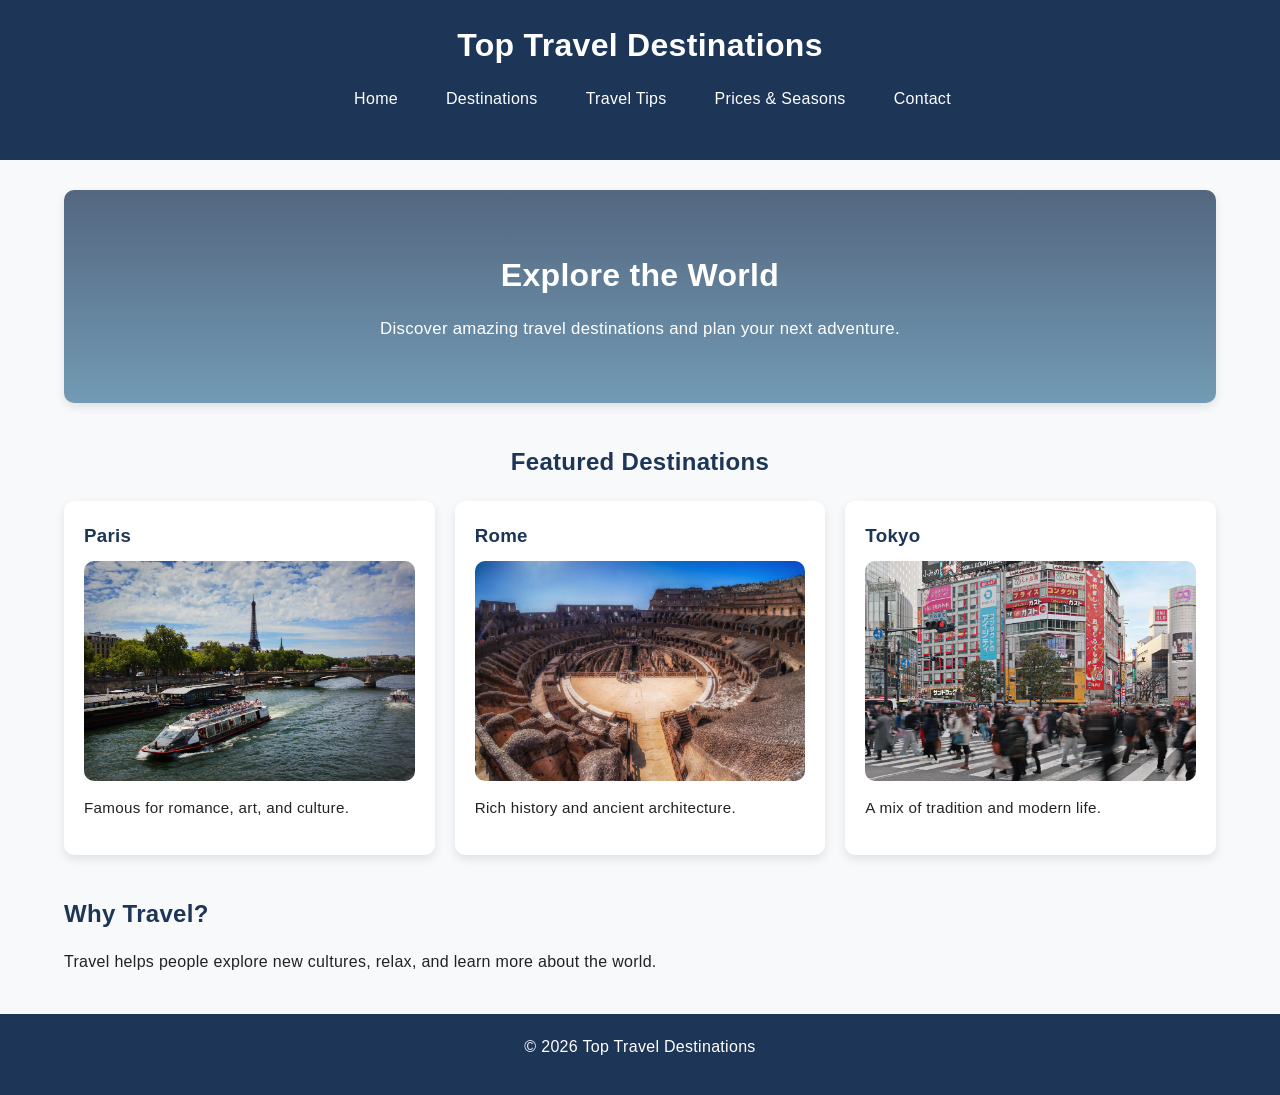
==== index.html @ 941a3f82 "Add files via upload initial project upload" ====
<!DOCTYPE html>
<html lang="en">
<head>
  <meta charset="UTF-8">
  <meta name="viewport" content="width=device-width, initial-scale=1.0">
  <meta name="description" content="Explore top travel destinations around the world.">
  <title>Top Travel Destinations | Home</title>
  <link rel="stylesheet" href="css/style.css">
</head>
<body>

<header>
  <h1>Top Travel Destinations</h1>
  <nav>
    <ul>
      <li><a href="index.html">Home</a></li>
      <li><a href="destinations.html">Destinations</a></li>
      <li><a href="tips.html">Travel Tips</a></li>
      <li><a href="prices.html">Prices &amp; Seasons</a></li>
      <li><a href="contact.html">Contact</a></li>
    </ul>
  </nav>
</header>

<main>

  <section class="hero">
    <h2>Explore the World</h2>
    <p>Discover amazing travel destinations and plan your next adventure.</p>
  </section>

  <section class="featured">
    <h2 id="featured-title">Featured Destinations</h2>

    <div class="grid-container">

      <article class="card">
        <h3>Paris</h3>
        <img src="images/paris-france.jpg" alt="Eiffel Tower in Paris">
        <p>Famous for romance, art, and culture.</p>
      </article>

      <article class="card">
        <h3>Rome</h3>
        <img src="images/rome-italy.jpg" alt="Colosseum in Rome">
        <p>Rich history and ancient architecture.</p>
      </article>

      <article class="card">
        <h3>Tokyo</h3>
        <img src="images/tokyo-japan.jpg" alt="Tokyo skyline">
        <p>A mix of tradition and modern life.</p>
      </article>

    </div>
  </section>

  <section>
    <h2>Why Travel?</h2>
    <p>Travel helps people explore new cultures, relax, and learn more about the world.</p>
  </section>

</main>

<footer>
  <p>&copy; 2026 Top Travel Destinations</p>
</footer>

</body>
</html>
---- css/style.css ----
/* =========================
   RESET / GLOBAL STYLES
========================= */
* {
  margin: 0;
  padding: 0;
  box-sizing: border-box;
}

/* =========================
   CSS VARIABLES
========================= */
:root {
  --primary-color: #1d3557;
  --secondary-color: #457b9d;
  --accent-color: #e9c46a;
  --light-color: #f8f9fa;
  --dark-color: #222222;
  --white: #ffffff;
  --gray: #e6e6e6;
  --shadow: 0 4px 10px rgba(0, 0, 0, 0.1);
  --radius: 10px;
  --transition: 0.3s ease;
}

/* =========================
   BODY / GENERAL TEXT
========================= */
body {
  font-family: Arial, sans-serif;
  line-height: 1.6;
  letter-spacing: 0.3px;
  background-color: var(--light-color);
  color: var(--dark-color);
}

h1,
h2,
h3 {
  margin-bottom: 15px;
  color: var(--primary-color);
}

p {
  margin-bottom: 15px;
}

img {
  width: 100%;
  display: block;
  border-radius: var(--radius);
}

main {
  width: 90%;
  max-width: 1200px;
  margin: 30px auto;
}

section {
  margin-bottom: 40px;
}

/* =========================
   HEADER / NAVIGATION
========================= */
header {
  background-color: var(--primary-color);
  color: var(--white);
  padding: 20px;
  text-align: center;
}

header h1 {
  color: var(--white);
  margin-bottom: 15px;
}

/* Flexbox use 1 */
nav ul {
  list-style: none;
  display: flex;
  justify-content: center;
  gap: 20px;
  flex-wrap: wrap;
}

nav li {
  display: inline-block;
}

/* link pseudo-classes */
nav a:link {
  color: var(--white);
  text-decoration: none;
  padding: 10px 14px;
  border-radius: 6px;
  transition: background-color var(--transition), color var(--transition);
}

nav a:visited {
  color: var(--white);
}

nav a:hover {
  background-color: var(--accent-color);
  color: var(--dark-color);
}

nav a:active {
  background-color: var(--secondary-color);
  color: var(--white);
}

/* =========================
   HERO SECTION
========================= */
.hero {
  background: linear-gradient(rgba(29, 53, 87, 0.75), rgba(69, 123, 157, 0.75));
  color: var(--white);
  padding: 60px 20px;
  text-align: center;
  border-radius: var(--radius);
  box-shadow: var(--shadow);
}

.hero h2 {
  color: var(--white);
  font-size: 2rem;
  margin-bottom: 15px;
}

.hero p {
  max-width: 700px;
  margin: 0 auto;
  font-size: 1.05rem;
}

/* =========================
   GRID LAYOUT
========================= */
/* Grid use 1 */
.grid-container {
  display: grid;
  grid-template-columns: repeat(3, 1fr);
  gap: 20px;
  margin-top: 20px;
}

/* =========================
   CARD STYLES
========================= */
.card,
.travel-card {
  background-color: var(--white);
  padding: 20px;
  border-radius: var(--radius);
  box-shadow: var(--shadow);
  transition: transform var(--transition), box-shadow var(--transition);
}

.card:hover,
.travel-card:hover {
  transform: translateY(-5px);
  box-shadow: 0 8px 18px rgba(0, 0, 0, 0.15);
}

.card h3,
.travel-card h3 {
  margin-bottom: 10px;
}

.card img,
.travel-card img {
  margin-bottom: 15px;
  height: 220px;
  object-fit: cover;
}

.card ul,
.travel-card ul {
  margin-top: 10px;
  padding-left: 20px;
}

.card li,
.travel-card li {
  margin-bottom: 8px;
}

/* Flexbox use 2 */
.card-container {
  display: flex;
  flex-wrap: wrap;
  gap: 20px;
  justify-content: center;
}

.card-container .card {
  flex: 1 1 250px;
  max-width: 350px;
}

/* =========================
   LIST STYLES
========================= */
ol,
ul {
  margin-bottom: 20px;
  padding-left: 25px;
}

li {
  margin-bottom: 8px;
}

/* =========================
   TABLE STYLES
========================= */
table {
  width: 100%;
  border-collapse: collapse;
  margin: 20px 0 35px;
  background-color: var(--white);
  box-shadow: var(--shadow);
  border-radius: var(--radius);
  overflow: hidden;
}

th,
td {
  border: 1px solid var(--gray);
  padding: 12px;
  text-align: left;
}

th {
  background-color: var(--secondary-color);
  color: var(--white);
}

tr:nth-child(even) {
  background-color: #f2f2f2;
}

/* =========================
   FORM STYLES
========================= */
form {
  background-color: var(--white);
  padding: 25px;
  border-radius: var(--radius);
  box-shadow: var(--shadow);
  max-width: 700px;
}

label {
  display: block;
  margin-bottom: 8px;
  font-weight: bold;
}

input,
select,
textarea {
  width: 100%;
  padding: 12px;
  margin-bottom: 20px;
  border: 1px solid #cccccc;
  border-radius: 6px;
  font-size: 1rem;
  font-family: Arial, sans-serif;
}

textarea {
  min-height: 140px;
  resize: vertical;
}

input:focus,
select:focus,
textarea:focus {
  outline: 2px solid var(--accent-color);
  border-color: var(--accent-color);
}

button {
  background-color: var(--primary-color);
  color: var(--white);
  border: none;
  padding: 12px 20px;
  border-radius: 6px;
  cursor: pointer;
  transition: background-color var(--transition), transform var(--transition);
}

button:hover {
  background-color: var(--secondary-color);
  transform: scale(1.03);
}

button:active {
  transform: scale(0.98);
}

/* =========================
   ASIDE / EXTRA INFO
========================= */
aside {
  background-color: var(--white);
  padding: 20px;
  border-left: 6px solid var(--accent-color);
  border-radius: var(--radius);
  box-shadow: var(--shadow);
  margin-top: 20px;
}

/* =========================
   LINKS IN CONTENT
========================= */
main a:link {
  color: var(--secondary-color);
  text-decoration: none;
  transition: color var(--transition);
}

main a:visited {
  color: #5a4b81;
}

main a:hover {
  color: var(--primary-color);
  text-decoration: underline;
}

main a:active {
  color: var(--accent-color);
}

/* =========================
   FOOTER
========================= */
footer {
  background-color: var(--primary-color);
  color: var(--white);
  text-align: center;
  padding: 20px;
  margin-top: 40px;
}

/* =========================
   ID SELECTOR EXAMPLE
========================= */
#featured-title {
  text-align: center;
}

/* =========================
   COMBINATION SELECTORS
========================= */
.featured .card p {
  font-size: 0.95rem;
}

.card-container .card ul li {
  color: var(--dark-color);
}

/* =========================
   RESPONSIVE DESIGN
========================= */
@media (max-width: 900px) {
  .grid-container {
    grid-template-columns: repeat(2, 1fr);
  }
}

@media (max-width: 768px) {
  header {
    padding: 15px;
  }

  nav ul {
    flex-direction: column;
    align-items: center;
    gap: 10px;
  }

  .grid-container {
    grid-template-columns: 1fr;
  }

  .card-container {
    flex-direction: column;
    align-items: center;
  }

  .hero {
    padding: 40px 15px;
  }

  .hero h2 {
    font-size: 1.7rem;
  }

  main {
    width: 95%;
  }
}

@media (max-width: 480px) {
  body {
    font-size: 0.95rem;
  }

  .hero h2 {
    font-size: 1.5rem;
  }

  th,
  td {
    padding: 8px;
    font-size: 0.9rem;
  }

  form {
    padding: 20px 15px;
  }
}
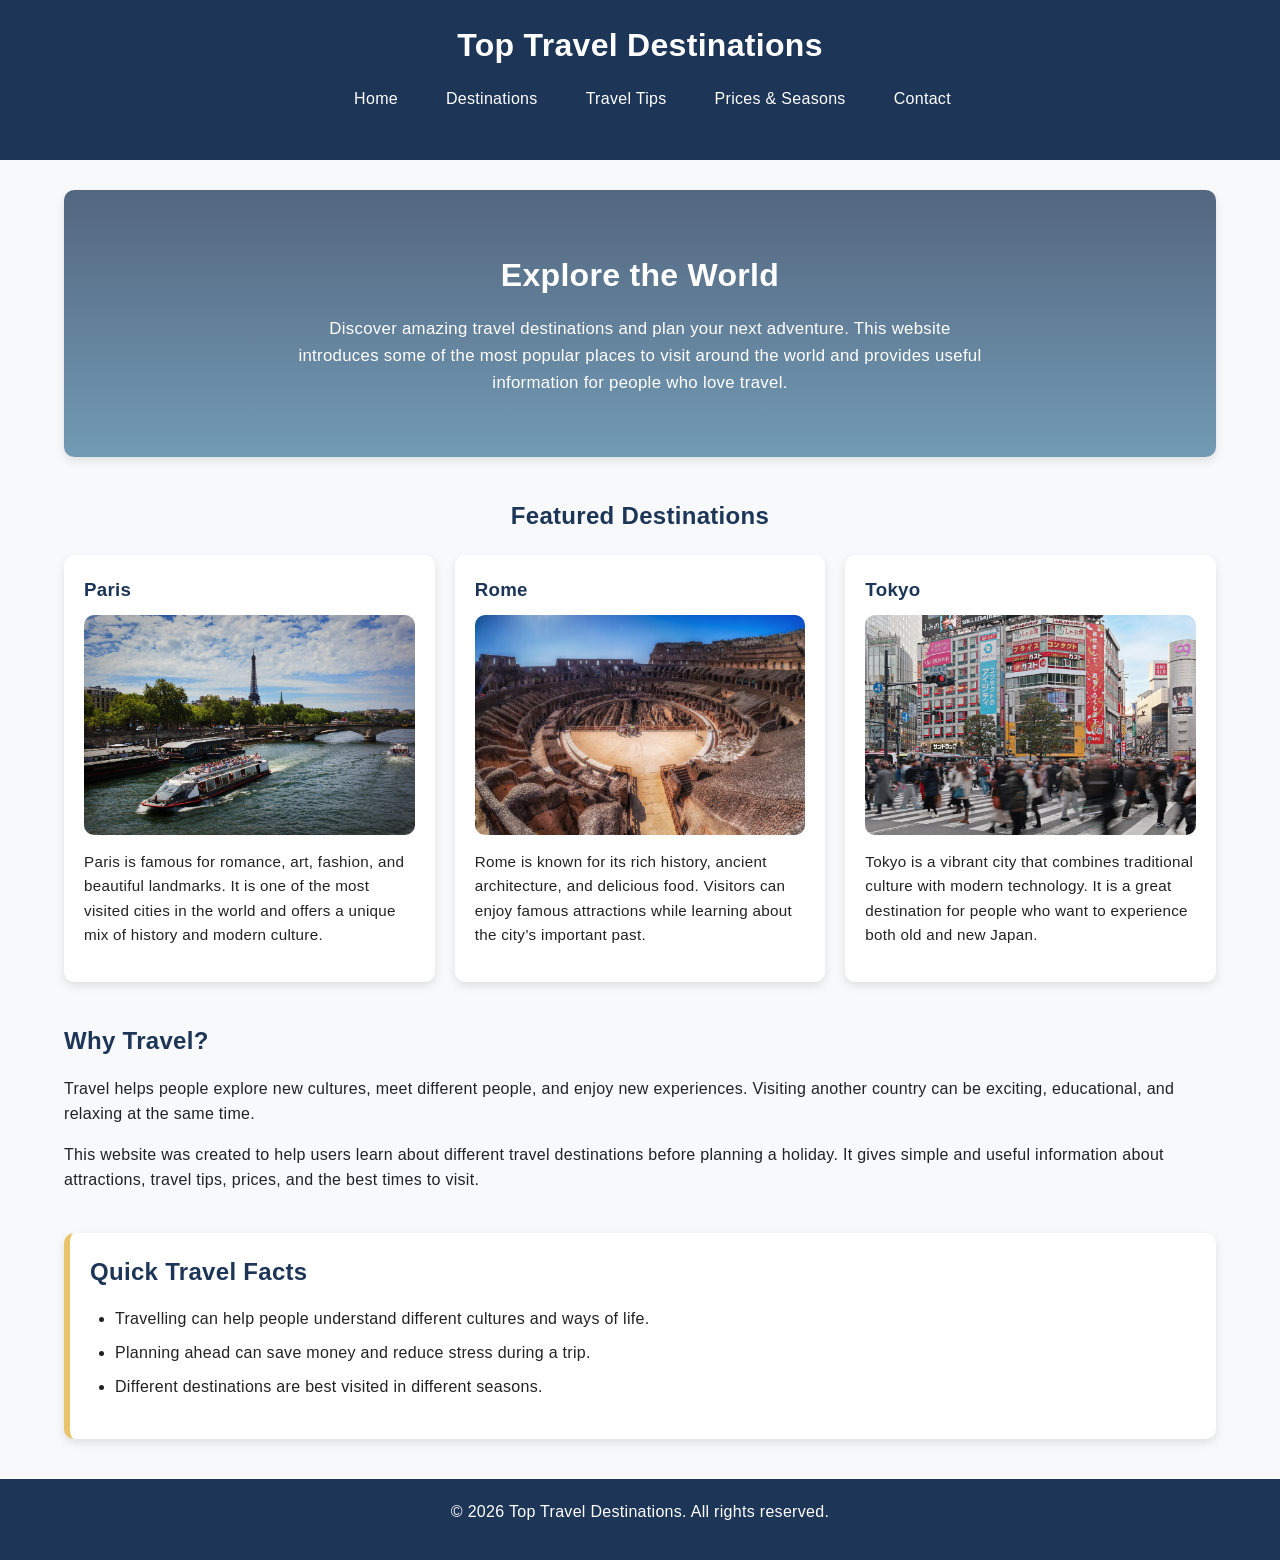
==== commit f60b8b5e: "Update index.html" ====
--- a/index.html
+++ b/index.html
@@ -3,7 +3,7 @@
 <head>
   <meta charset="UTF-8">
   <meta name="viewport" content="width=device-width, initial-scale=1.0">
-  <meta name="description" content="Explore top travel destinations around the world.">
+  <meta name="description" content="Explore top travel destinations around the world and discover useful travel information.">
   <title>Top Travel Destinations | Home</title>
   <link rel="stylesheet" href="css/style.css">
 </head>
@@ -26,45 +26,53 @@
 
   <section class="hero">
     <h2>Explore the World</h2>
-    <p>Discover amazing travel destinations and plan your next adventure.</p>
+    <p>Discover amazing travel destinations and plan your next adventure. This website introduces some of the most popular places to visit around the world and provides useful information for people who love travel.</p>
   </section>
 
   <section class="featured">
     <h2 id="featured-title">Featured Destinations</h2>
 
     <div class="grid-container">
-
       <article class="card">
         <h3>Paris</h3>
         <img src="images/paris-france.jpg" alt="Eiffel Tower in Paris">
-        <p>Famous for romance, art, and culture.</p>
+        <p>Paris is famous for romance, art, fashion, and beautiful landmarks. It is one of the most visited cities in the world and offers a unique mix of history and modern culture.</p>
       </article>
 
       <article class="card">
         <h3>Rome</h3>
         <img src="images/rome-italy.jpg" alt="Colosseum in Rome">
-        <p>Rich history and ancient architecture.</p>
+        <p>Rome is known for its rich history, ancient architecture, and delicious food. Visitors can enjoy famous attractions while learning about the city’s important past.</p>
       </article>
 
       <article class="card">
         <h3>Tokyo</h3>
         <img src="images/tokyo-japan.jpg" alt="Tokyo skyline">
-        <p>A mix of tradition and modern life.</p>
+        <p>Tokyo is a vibrant city that combines traditional culture with modern technology. It is a great destination for people who want to experience both old and new Japan.</p>
       </article>
-
     </div>
   </section>
 
   <section>
     <h2>Why Travel?</h2>
-    <p>Travel helps people explore new cultures, relax, and learn more about the world.</p>
+    <p>Travel helps people explore new cultures, meet different people, and enjoy new experiences. Visiting another country can be exciting, educational, and relaxing at the same time.</p>
+    <p>This website was created to help users learn about different travel destinations before planning a holiday. It gives simple and useful information about attractions, travel tips, prices, and the best times to visit.</p>
   </section>
+
+  <aside>
+    <h2>Quick Travel Facts</h2>
+    <ul>
+      <li>Travelling can help people understand different cultures and ways of life.</li>
+      <li>Planning ahead can save money and reduce stress during a trip.</li>
+      <li>Different destinations are best visited in different seasons.</li>
+    </ul>
+  </aside>
 
 </main>
 
 <footer>
-  <p>&copy; 2026 Top Travel Destinations</p>
+  <p>&copy; 2026 Top Travel Destinations. All rights reserved.</p>
 </footer>
 
 </body>
-</html> 
+</html>
